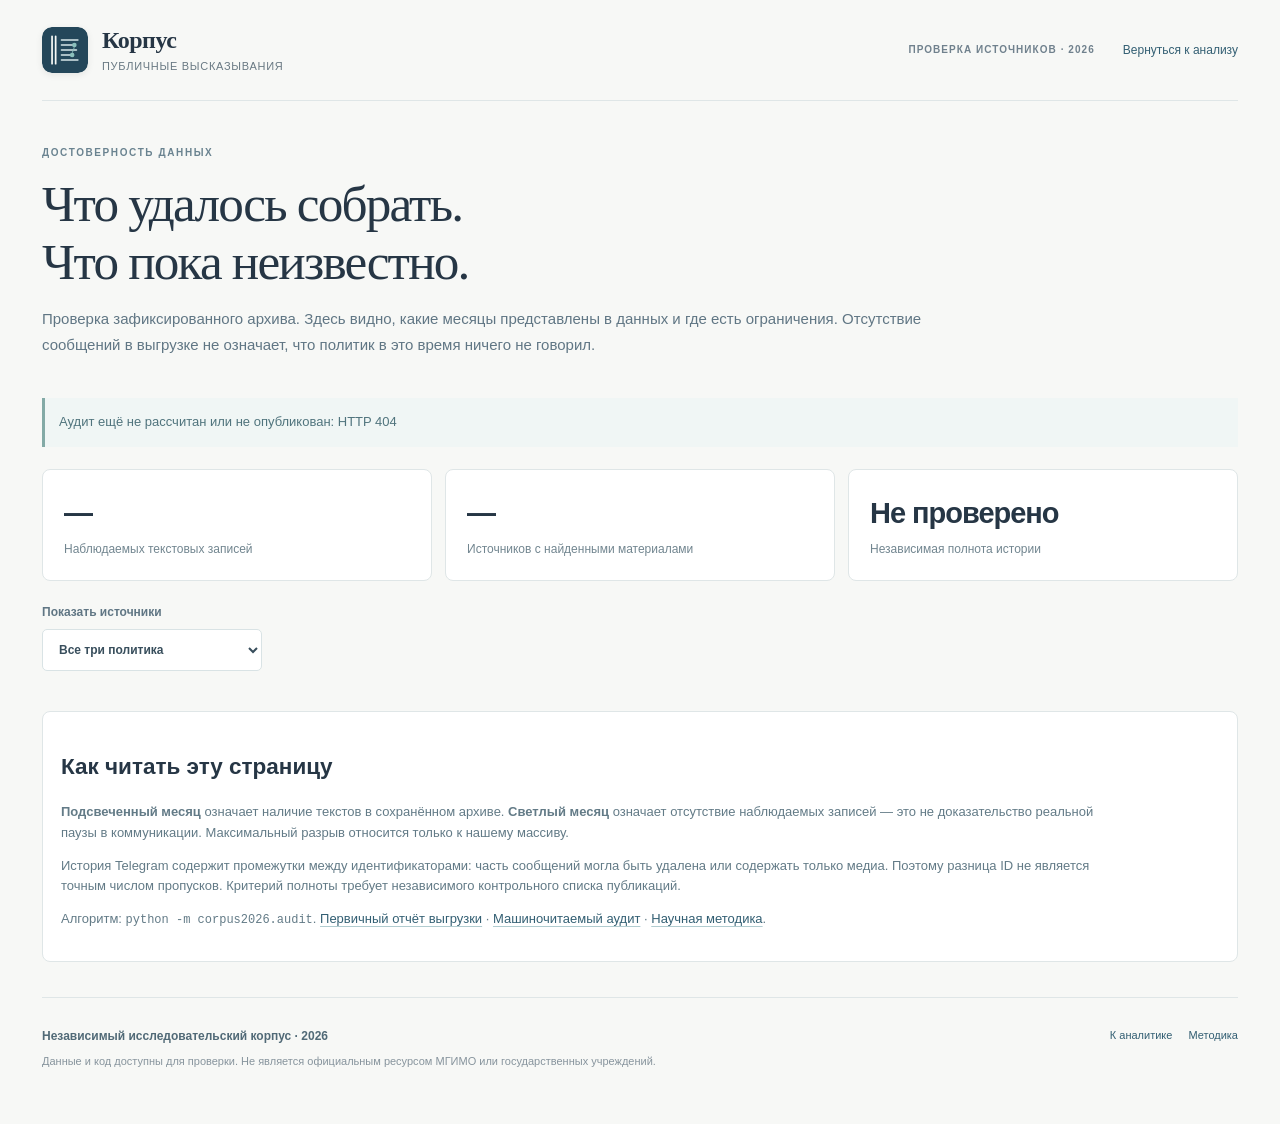
==== docs/audit.html @ 2a7d0f00 "Старт аудита и дозагрузки 2026: проверка полноты и ранней истории Telegram" ====
<!doctype html>
<html lang="ru">
<head>
 <meta charset="utf-8"><meta name="viewport" content="width=device-width,initial-scale=1">
 <meta name="theme-color" content="#f7f8f6">
 <meta name="description" content="Аудит полноты и качества исторических публичных текстов за 2026 год: источники, пустые месяцы, временные пробелы и оригиналы.">
 <title>Качество и покрытие корпуса — публичные высказывания, 2026</title>
 <link rel="icon" href="assets/mark.svg" type="image/svg+xml">
 <link rel="stylesheet" href="style.css">
 <style>
 .audit-hero{padding:44px 0 26px}.audit-hero h1{font:500 clamp(34px,4vw,52px)/1.14 Georgia,serif;letter-spacing:-.035em;margin:14px 0}.audit-sub{font-size:15px;max-width:900px;color:#607684;line-height:1.7}.audit-metrics{display:grid;grid-template-columns:repeat(3,1fr);gap:13px;margin:22px 0}.audit-metric{border:1px solid var(--line);border-radius:8px;background:#fff;padding:21px}.audit-metric strong{display:block;font-size:29px;letter-spacing:-.035em;font-variant-numeric:tabular-nums}.audit-metric span{font-size:12px;color:#728690}.audit-controls{display:flex;gap:14px;align-items:end;margin:18px 0}.audit-controls label{font-size:12px;color:#607684;font-weight:650}.audit-controls select{height:42px;min-width:220px;display:block;margin-top:7px;background:#fff;border:1px solid #d9e3e5;border-radius:5px;padding:7px 12px;color:#384e5c}.audit-cards{display:grid;gap:15px;margin-bottom:22px}.audit-card{border:1px solid var(--line);padding:22px;border-radius:8px;background:#fff;box-shadow:var(--shadow)}.audit-card-head{display:flex;gap:20px;justify-content:space-between;align-items:flex-start}.audit-card-head h2{font:500 23px Georgia,serif;margin:5px 0}.audit-card-head p{font-size:12px;color:#82929a;margin:4px 0}.audit-n{font-size:27px;letter-spacing:-.035em;font-weight:600}.audit-interval{font-size:12px;color:#5d7380;padding-top:14px}.audit-month-label{font-size:11px;color:#81929a;letter-spacing:.06em;margin-top:19px}.audit-months{display:grid;grid-template-columns:repeat(11,minmax(0,1fr));gap:5px;margin-top:7px}.audit-month{border:1px solid #e5ebed;border-radius:4px;min-height:57px;background:#eff3f3;text-align:center;padding:9px 2px}.audit-month.has{background:#dceae7;border-color:#c8dcd8}.audit-month.empty{background:#f4f3f0;border-color:#e5e1d8}.audit-month b{font-size:13px;display:block;font-variant-numeric:tabular-nums;color:#476a73}.audit-month span{font-size:10px;color:#83959b}.audit-signal{margin-top:15px;padding:11px;background:#fcf9f3;border:1px solid #ebe2d1;color:#80694c;font-size:12px;border-radius:4px}.audit-bottom{padding:18px;background:#fff;border:1px solid var(--line);border-radius:8px;margin-bottom:35px}.audit-bottom p{font-size:13px;color:#637b87;max-width:1050px}.audit-bottom code{font-size:12px}.audit-status{font-size:13px;padding:14px;border-left:3px solid #83aaa6;background:#f0f6f5;color:#50747d;margin-bottom:20px}.audit-back{display:inline-block;margin:26px 0 4px;font-size:13px}
 @media(max-width:650px){.audit-metrics{grid-template-columns:1fr}.audit-card-head{display:block}.audit-n{margin-top:9px}.audit-months{grid-template-columns:repeat(6,minmax(0,1fr))}.audit-card{padding:16px}.audit-month{min-height:48px}}
 </style>
</head>
<body><div class="site-shell">
 <header class="masthead"><a href="./" class="brand"><img src="assets/mark.svg" alt="" width="46" height="46"><span class="brand-copy"><strong>Корпус</strong><small>Публичные высказывания</small></span></a><div class="mast-links"><span class="edition">ПРОВЕРКА ИСТОЧНИКОВ · 2026</span><a href="./">Вернуться к анализу</a></div></header>
 <main>
 <section class="audit-hero"><div class="small-overline">ДОСТОВЕРНОСТЬ ДАННЫХ</div><h1>Что удалось собрать.<br>Что пока неизвестно.</h1><p class="audit-sub">Проверка зафиксированного архива. Здесь видно, какие месяцы представлены в данных и где есть ограничения. Отсутствие сообщений в выгрузке не означает, что политик в это время ничего не говорил.</p></section>
 <div class="audit-status" id="auditStatus" role="status">Читаем отчёт аудита…</div>
 <section class="audit-metrics" aria-label="Показатели аудита"><div class="audit-metric"><strong id="auditN">—</strong><span>Наблюдаемых текстовых записей</span></div><div class="audit-metric"><strong id="auditSources">—</strong><span>Источников с найденными материалами</span></div><div class="audit-metric"><strong id="auditComplete">Не проверено</strong><span>Независимая полнота истории</span></div></section>
 <div class="audit-controls"><label>Показать источники<select id="auditLeader"><option value="all">Все три политика</option><option value="trump">Дональд Трамп</option><option value="putin">Владимир Путин</option><option value="zelenskyy">Владимир Зеленский</option></select></label></div>
 <div class="audit-cards" id="auditCards"></div>
 <section class="audit-bottom"><h2>Как читать эту страницу</h2><p><b>Подсвеченный месяц</b> означает наличие текстов в сохранённом архиве. <b>Светлый месяц</b> означает отсутствие наблюдаемых записей — это не доказательство реальной паузы в коммуникации. Максимальный разрыв относится только к нашему массиву.</p><p>История Telegram содержит промежутки между идентификаторами: часть сообщений могла быть удалена или содержать только медиа. Поэтому разница ID не является точным числом пропусков. Критерий полноты требует независимого контрольного списка публикаций.</p><p>Алгоритм: <code>python -m corpus2026.audit</code>. <a href="https://github.com/2001092236/Emotional-tone-of-the-text/blob/main/data/2026/run_report.json">Первичный отчёт выгрузки</a> · <a href="https://github.com/2001092236/Emotional-tone-of-the-text/blob/main/docs/data/audit.json">Машиночитаемый аудит</a> · <a href="method.html">Научная методика</a>.</p></section>
 </main>
 <footer class="footer"><div><strong>Независимый исследовательский корпус · 2026</strong><p>Данные и код доступны для проверки. Не является официальным ресурсом МГИМО или государственных учреждений.</p></div><div><a href="./">К аналитике</a><a href="method.html">Методика</a></div></footer>
 </div><script src="audit.js" defer></script></body></html>
---- docs/style.css ----
:root{--canvas:#f7f8f6;--paper:#fff;--ink:#263645;--muted:#697983;--muted2:#83909a;--line:#dfe6e7;--blue:#335f73;--blue-soft:#e9f0f3;--teal:#5c908a;--ochre:#b8935c;--red:#a76a63;--shadow:0 9px 28px rgba(34,58,68,.035)}
*{box-sizing:border-box}html{scroll-behavior:smooth}body{margin:0;background:var(--canvas);font:15px/1.56 -apple-system,BlinkMacSystemFont,"Segoe UI",Arial,sans-serif;color:var(--ink)}
button,input,select{font:inherit}button{cursor:pointer}button:focus-visible,a:focus-visible,input:focus-visible,select:focus-visible{outline:2px solid var(--blue);outline-offset:2px}a{color:var(--blue);text-decoration-color:#b1ccd0;text-underline-offset:3px}a:hover{color:#193d50}.site-shell{max-width:1460px;margin:auto;padding:0 42px}.masthead{height:101px;display:flex;align-items:center;justify-content:space-between;border-bottom:1px solid var(--line);gap:24px}.brand{display:flex;align-items:center;gap:14px;text-decoration:none;color:var(--ink)}.brand img{border-radius:10px;box-shadow:0 2px 7px rgba(0,0,0,.08)}.brand-copy{display:grid;line-height:1.2;gap:5px}.brand-copy strong{font:600 24px/1.15 Georgia,'Times New Roman',serif;letter-spacing:-.02em}.brand-copy small{font-size:11px;letter-spacing:.065em;text-transform:uppercase;color:var(--muted)}.mast-links{display:flex;align-items:center;gap:28px;font-size:12px}.mast-links a{text-decoration:none;white-space:nowrap}.edition{color:#70818d;font-size:10px;letter-spacing:.105em;font-weight:700;white-space:nowrap}
.intro{padding:48px 0 28px}.eyebrow,.small-overline{display:flex;align-items:center;gap:9px;color:#6a8390;font-size:10px;font-weight:750;letter-spacing:.16em;text-transform:uppercase}.eyebrow-mark{width:7px;height:7px;background:var(--teal);border-radius:50%;display:inline-block}.intro-grid{display:grid;grid-template-columns:minmax(0,1.58fr) minmax(240px,.75fr);gap:32px;align-items:center}.intro h1{font:500 clamp(36px,3.95vw,64px)/1.13 Georgia,'Times New Roman',serif;letter-spacing:-.042em;margin:19px 0 17px}.intro h1 em{font-weight:400;font-style:italic;color:#567382}.lead{font-size:16px;color:#536776;line-height:1.78;max-width:700px;margin:0}.intro-graphic{align-self:center;background:linear-gradient(138deg,#f0f5f4,#f5f7f5);border:1px solid #e0e8e7;min-height:240px;padding:18px 23px 12px;display:flex;flex-direction:column;justify-content:center;align-items:center;border-radius:4px}.intro-graphic svg{max-width:100%;height:195px}.intro-graphic span{font-size:10px;color:#91a0a3;text-align:center}.scope-bar{display:flex;gap:26px;flex-wrap:wrap;border-top:1px solid var(--line);border-bottom:1px solid var(--line);margin-top:30px;padding:15px 2px;color:#7a8992;font-size:12px}.scope-bar b{color:#455e6b;font-weight:650}
.workspace{padding:39px 0 40px}.filter-head{display:flex;justify-content:space-between;gap:24px;align-items:baseline;margin-bottom:18px}.filter-head h2{font:500 28px Georgia,serif;letter-spacing:-.02em;margin:0}.filter-head p{font-size:12px;color:var(--muted);margin:0;text-align:right}.toolbar{background:var(--paper);border:1px solid var(--line);padding:19px;display:grid;grid-template-columns:minmax(330px,1.45fr) minmax(280px,1.1fr) minmax(180px,.7fr);gap:24px;align-items:end;border-radius:8px;box-shadow:var(--shadow)}fieldset{border:0;padding:0;margin:0;min-width:0}fieldset legend, .toolbar label,.document-filters label{display:block;color:#687b88;font-size:11px;font-weight:700;margin-bottom:8px}fieldset legend{padding:0}.segmented{display:flex;gap:3px;background:#f3f6f6;border:1px solid #e8ecee;border-radius:6px;padding:3px;width:100%}.segmented button{background:transparent;color:#536877;border:0;border-radius:4px;padding:10px 11px;font-size:12px;flex:1;white-space:nowrap}.segmented button[aria-pressed="true"]{background:#fff;color:#233e4f;box-shadow:0 1px 6px rgba(30,55,67,.09);font-weight:750}.date-range{display:flex;align-items:flex-end;gap:7px}.date-range label{flex:1;min-width:0}.date-sep{padding-bottom:8px;color:#91a0aa}.toolbar input[type=date],.toolbar select,.document-filters select,.document-filters input{background:#fff;border:1px solid #d9e3e5;border-radius:5px;color:#384e5c;padding:9px 10px;height:42px;width:100%;font-size:12px}.source-select{min-width:0}.source-select select{min-width:0}.notice{font-size:12px;background:#eef3f3;color:#4e6b79;border:1px solid #dbe7e6;border-left:3px solid #729a95;padding:12px 15px;border-radius:5px;margin:14px 0 0}.notice.warn{background:#fcf8f0;border-color:#eadfce;border-left-color:#b29361;color:#7b6547}.notice.error{background:#f9eeec;border-color:#e8d4d0;border-left-color:#ad7169;color:#894e48}.view-tabs{display:flex;gap:2px;align-items:center;border-bottom:1px solid var(--line);margin:28px 0 22px}.view-tabs button{background:none;border:0;border-bottom:2px solid transparent;color:#647884;padding:11px 18px;margin-bottom:-1px;font-size:13px}.view-tabs button.active{color:#24475a;border-bottom-color:#315f74;font-weight:750}.view-tabs a{font-size:12px;margin-left:auto;text-decoration:none;white-space:nowrap}.view[hidden]{display:none!important}.numbers{display:grid;grid-template-columns:repeat(4,1fr);background:#fff;border:1px solid var(--line);border-radius:8px;overflow:hidden;box-shadow:var(--shadow);margin-bottom:18px}.numbers>div{padding:20px 24px;border-right:1px solid var(--line);display:grid;gap:2px}.numbers>div:last-child{border:0}.num-label{font-size:11px;color:#6f808a}.numbers strong{font-size:32px;letter-spacing:-.045em;font-weight:630;font-variant-numeric:tabular-nums}.numbers strong.num-warn{font-size:20px;letter-spacing:0;align-self:center}.numbers small{color:#8c989e;font-size:11px}.two-col{display:grid;grid-template-columns:minmax(0,1.5fr) minmax(280px,.72fr);gap:18px}.panel{background:#fff;border:1px solid var(--line);border-radius:8px;padding:25px;box-shadow:var(--shadow);min-width:0}.panel-header{display:flex;justify-content:space-between;align-items:flex-start;gap:20px;margin-bottom:20px}.panel-header h3{font:500 24px/1.26 Georgia,serif;letter-spacing:-.022em;margin:6px 0}.panel-header p{color:#7d8b94;font-size:12px;margin:5px 0 0}.unit{white-space:nowrap;font-size:10px;color:#91a0a8;margin-top:17px}.chart-wrap{min-height:245px;display:flex;align-items:center}.chart-wrap svg{display:block;width:100%;height:auto;min-height:215px}.chart-note{font-size:11px;color:#89979f;line-height:1.65;margin:15px 0 0}.legend{display:flex;flex-wrap:wrap;gap:18px;font-size:11px;color:#586f7d;padding:4px 0}.legend span::before{content:"";display:inline-block;width:9px;height:9px;background:var(--color);border-radius:2px;margin-right:7px}.breakdown{display:grid;gap:19px}.source-breakdown{display:grid;gap:7px}.source-heading{display:flex;align-items:center;justify-content:space-between;gap:10px;font-size:12px}.source-heading strong{font-size:13px;font-variant-numeric:tabular-nums}.source-name{display:flex;align-items:center;gap:8px}.source-dot{display:inline-block;width:9px;height:9px;border-radius:50%;background:var(--color)}.source-meter{height:7px;background:#eef2f3;border-radius:6px;overflow:hidden}.source-meter>div{height:100%;width:var(--width);background:var(--color);border-radius:6px}.source-sub{font-size:10px;color:#89979e}.source-caveats{margin-top:21px;padding-top:16px;border-top:1px solid var(--line);color:#7c8c97;font-size:11px;line-height:1.7}.source-caveats p{margin:0 0 8px}.source-caveats strong{color:#526c78}.matrix-panel{margin-top:18px}.matrix-scroll{overflow:auto}.matrix-scroll table{border-collapse:collapse;width:100%;table-layout:fixed;min-width:620px;text-align:left;font-size:12px}.matrix-scroll th{padding:12px 15px;background:#f5f7f7;color:#71828b;border-bottom:1px solid var(--line);font-size:11px;font-weight:650}.matrix-scroll td{padding:16px 15px;border-bottom:1px solid #edf0f1;vertical-align:middle;color:#415c6b}.matrix-scroll tr:last-child td{border:0}.matrix-cell{display:inline-flex;gap:6px;align-items:baseline}.matrix-count{font-weight:750;font-size:16px;font-variant-numeric:tabular-nums}.matrix-note{color:#8899a1;font-size:10px}.matrix-empty{color:#bac6ca}.matrix-leader{font-weight:650}.source-type{font-size:10px;color:#8f9ea4;display:block;margin-top:2px}.model-status{padding:13px 16px;background:#f5f8f8;border:1px solid #e0e9e9;border-radius:6px;color:#5d7784;font-size:12px;margin-bottom:21px}.theme-grid{display:grid;grid-template-columns:repeat(3,minmax(0,1fr));gap:12px}.theme-card{display:block;text-align:left;background:white;border:1px solid #dfe7e8;border-radius:7px;padding:17px;min-width:0;transition:border-color .17s,transform .17s}.theme-card:hover{border-color:#8dacb2;transform:translateY(-1px)}.theme-card.selected{border-color:#466f7c;background:#f7fbfa}.theme-card .topic-id{display:block;font-size:10px;color:#87979f;font-weight:700;letter-spacing:.08em;margin-bottom:7px}.theme-card strong{display:block;font:500 18px/1.3 Georgia,serif}.theme-card .keyterms{margin-top:9px;color:#647987;font-size:12px;line-height:1.6}.theme-card .topic-footer{display:flex;justify-content:space-between;gap:12px;color:#93a0a6;font-size:10px;margin-top:12px}.theme-detail{padding-top:20px}.theme-detail h4{font:500 20px Georgia,serif;margin:0 0 12px}.theme-detail svg{width:100%;max-width:800px;height:170px;display:block}.theme-detail .explain{font-size:11px;color:#7b8b94}.topic-links{display:grid;gap:8px;margin-top:12px}.topic-links a{font-size:12px}.documents-panel{padding-bottom:26px}.results{font-size:12px;color:#7b8b96;white-space:nowrap}.document-filters{display:grid;grid-template-columns:2fr .8fr;gap:15px;max-width:850px;margin:14px 0 22px}.document-list{display:grid;gap:9px}.document-card{border:1px solid #e2e9eb;border-radius:6px;padding:15px 18px;background:#fff}.document-card summary{cursor:pointer;list-style:none}.document-card summary::-webkit-details-marker{display:none}.document-card summary::after{content:"+";float:right;font-size:21px;color:#8c9ba4}.document-card[open] summary::after{content:"−"}.document-card h4{font:600 15px/1.5 -apple-system,BlinkMacSystemFont,"Segoe UI",Arial,sans-serif;margin:5px 26px 6px 0}.doc-meta{color:#85959e;font-size:11px}.doc-tags{display:flex;gap:6px;flex-wrap:wrap}.doc-tag{padding:3px 7px;background:#f4f7f7;border-radius:3px;color:#617684;font-size:10px}.doc-body{margin-top:18px;padding:17px 19px;background:#f9fbfb;border-left:2px solid #aec8cd;color:#334b5b;font-size:13px;line-height:1.82;white-space:pre-wrap;max-height:500px;overflow:auto}.document-card a{display:inline-block;margin-top:12px;font-size:12px}.more-button{padding:10px 24px;border:1px solid #a4b9c1;border-radius:5px;background:#fff;color:#355b6a;display:block;margin:21px auto 0}.more-button[hidden]{display:none}.empty-state{border:1px dashed #cddde0;background:#f9fbfa;border-radius:6px;padding:30px;color:#70838d;font-size:13px}.footer{display:flex;justify-content:space-between;border-top:1px solid var(--line);padding:29px 0 47px;gap:35px;font-size:11px;color:#87949d}.footer strong{font-size:12px;color:#516a77}.footer p{max-width:620px;margin:7px 0}.footer>div:last-child{display:flex;gap:16px;align-items:flex-start;flex-wrap:wrap;justify-content:flex-end}.footer a{text-decoration:none}.doc-notice{padding:12px;background:#fffaf0;border-left:3px solid #c2a572;color:#765f47;font-size:12px;margin:12px 0}
/* Academic methodology page */
.paper-page{padding:42px 0 65px}.paper-page h1{font:500 48px Georgia,serif;letter-spacing:-.035em;margin:11px 0}.paper-page .lede{max-width:800px;font-size:16px;line-height:1.75;color:var(--muted)}.paper-grid{display:grid;grid-template-columns:minmax(0,1fr) 280px;gap:24px;margin-top:28px}.paper-section{background:#fff;border:1px solid var(--line);padding:28px;border-radius:7px;margin-bottom:18px}.paper-section h2{font:500 27px Georgia,serif;margin:0 0 13px}.paper-section p,.paper-section li{font-size:13px;color:#526976;line-height:1.85}.paper-section ul{padding-left:20px}.paper-section table{border-collapse:collapse;width:100%;font-size:12px}.paper-section th,.paper-section td{padding:10px;border-bottom:1px solid var(--line);text-align:left;vertical-align:top}.paper-section th{color:#5f7580;background:#f5f8f8}.paper-aside{align-self:start;position:sticky;top:20px;border:1px solid var(--line);background:#fff;border-radius:7px;padding:19px;font-size:12px}.paper-aside h3{font:500 19px Georgia,serif;margin:0 0 15px}.paper-aside a{display:block;margin:10px 0}.paper-links a{word-break:break-word}.separator{color:#b7c4c8;margin:0 4px}
@media(max-width:1150px){.toolbar{grid-template-columns:1fr 1fr}.source-select{grid-column:span 2}.mast-links .edition{display:none}.theme-grid{grid-template-columns:repeat(2,1fr)}.intro-graphic{min-height:210px}}
@media(max-width:850px){.site-shell{padding:0 22px}.masthead{height:78px}.intro{padding-top:38px}.intro-grid{grid-template-columns:1fr}.intro-graphic{display:none}.filter-head{display:block}.filter-head p{text-align:left;margin-top:8px}.two-col{grid-template-columns:1fr}.numbers{grid-template-columns:repeat(2,1fr)}.numbers>div:nth-child(2){border-right:0}.numbers>div:nth-child(-n+2){border-bottom:1px solid var(--line)}.paper-grid{grid-template-columns:1fr}.paper-aside{position:static}.toolbar{gap:16px}.footer{flex-direction:column}.footer>div:last-child{justify-content:flex-start}}
@media(max-width:570px){.site-shell{padding:0 15px}.brand-copy strong{font-size:20px}.mast-links{gap:0}.mast-links a{font-size:11px}.masthead{height:72px}.intro h1{font-size:39px}.lead{font-size:14px}.intro{padding-top:31px}.scope-bar{gap:10px}.scope-bar span{flex-basis:100%}.workspace{padding-top:27px}.toolbar{display:block;padding:15px}.leader-picker,.date-range{margin-bottom:14px}.source-select{display:block}.segmented button{font-size:11px;padding:10px 4px}.view-tabs{gap:0;overflow-x:auto}.view-tabs button{padding:10px 12px}.view-tabs a{display:none}.numbers>div{padding:17px}.numbers strong{font-size:25px}.numbers strong.num-warn{font-size:15px}.panel{padding:16px}.panel-header{display:block}.unit{display:none}.panel-header h3{font-size:21px}.chart-wrap svg{min-height:205px}.theme-grid{grid-template-columns:1fr}.document-filters{grid-template-columns:1fr}.paper-page h1{font-size:36px}.paper-section{padding:17px}}
@media(prefers-reduced-motion:reduce){*,*::before,*::after{scroll-behavior:auto!important;transition:none!important}}

/* Научная панель лексического сдвига: без 3D и искусственных чисел. */
.lexical-panel{margin-top:18px}.shift-status{color:#5e7280;font-size:12px;line-height:1.65;background:#f4f7f7;padding:12px 14px;border:1px solid #e4ebea;border-radius:6px;margin-bottom:17px}.lexical-results{display:grid;grid-template-columns:repeat(2,minmax(0,1fr));gap:22px}.lexical-group{min-width:0}.lexical-group h4{margin:0 0 15px;font:500 17px Georgia,serif;color:#334d5a}.lexical-word{display:block;width:100%;text-align:left;border:0;border-bottom:1px solid #edf1f1;padding:8px 0 10px;background:#fff;color:#37596a;cursor:pointer}.lexical-word:hover strong{text-decoration:underline}.lexical-head{display:flex;align-items:baseline;justify-content:space-between;gap:12px}.lexical-head strong{font-size:13px;font-weight:600}.lexical-head small{font-size:10px;color:#84969e;font-variant-numeric:tabular-nums}.lexical-meter{display:block;height:5px;background:#edf1f2;border-radius:4px;margin-top:7px;overflow:hidden}.lexical-fill{display:block;height:5px;background:#8aa6ad;border-radius:4px}.lexical-group:last-child .lexical-fill{background:#759c98}.shift-empty{font-size:12px;color:#93a0a5}@media(max-width:650px){.lexical-results{grid-template-columns:1fr;gap:27px}.lexical-panel{margin-top:12px}}
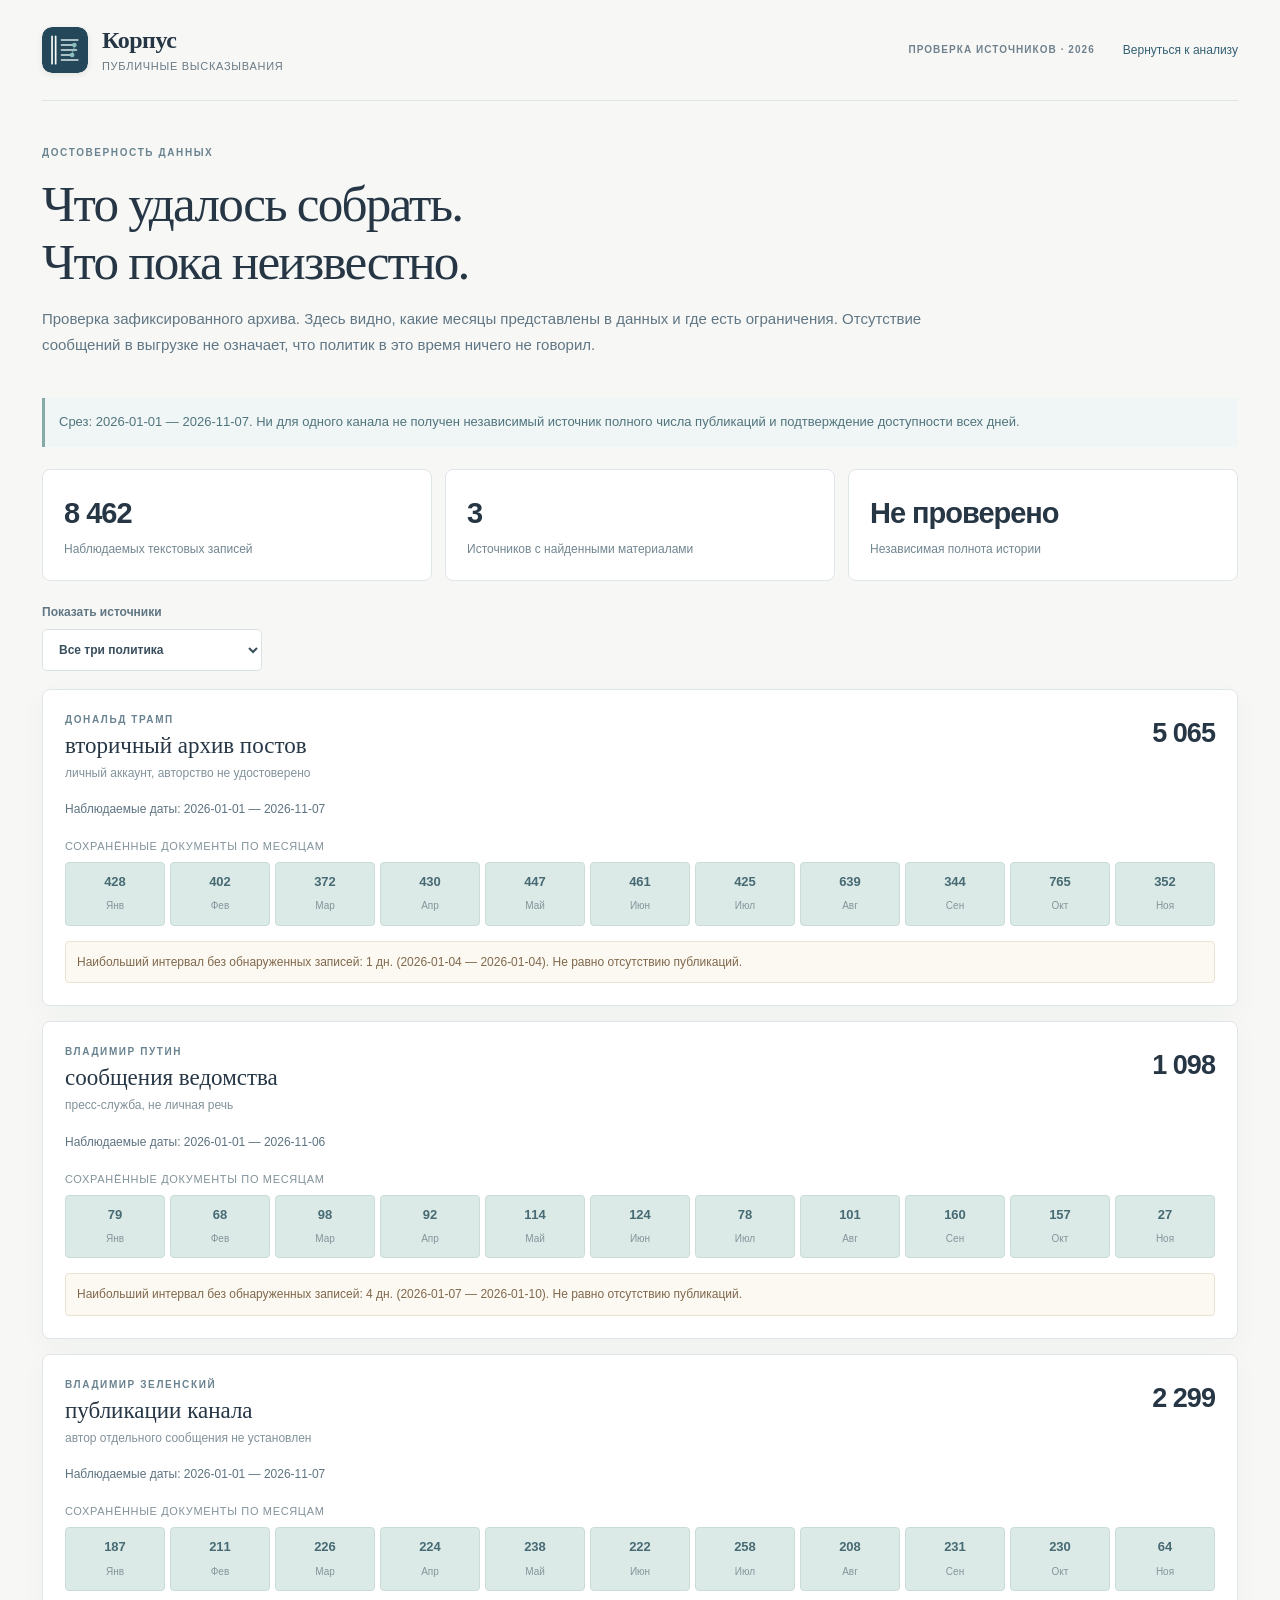
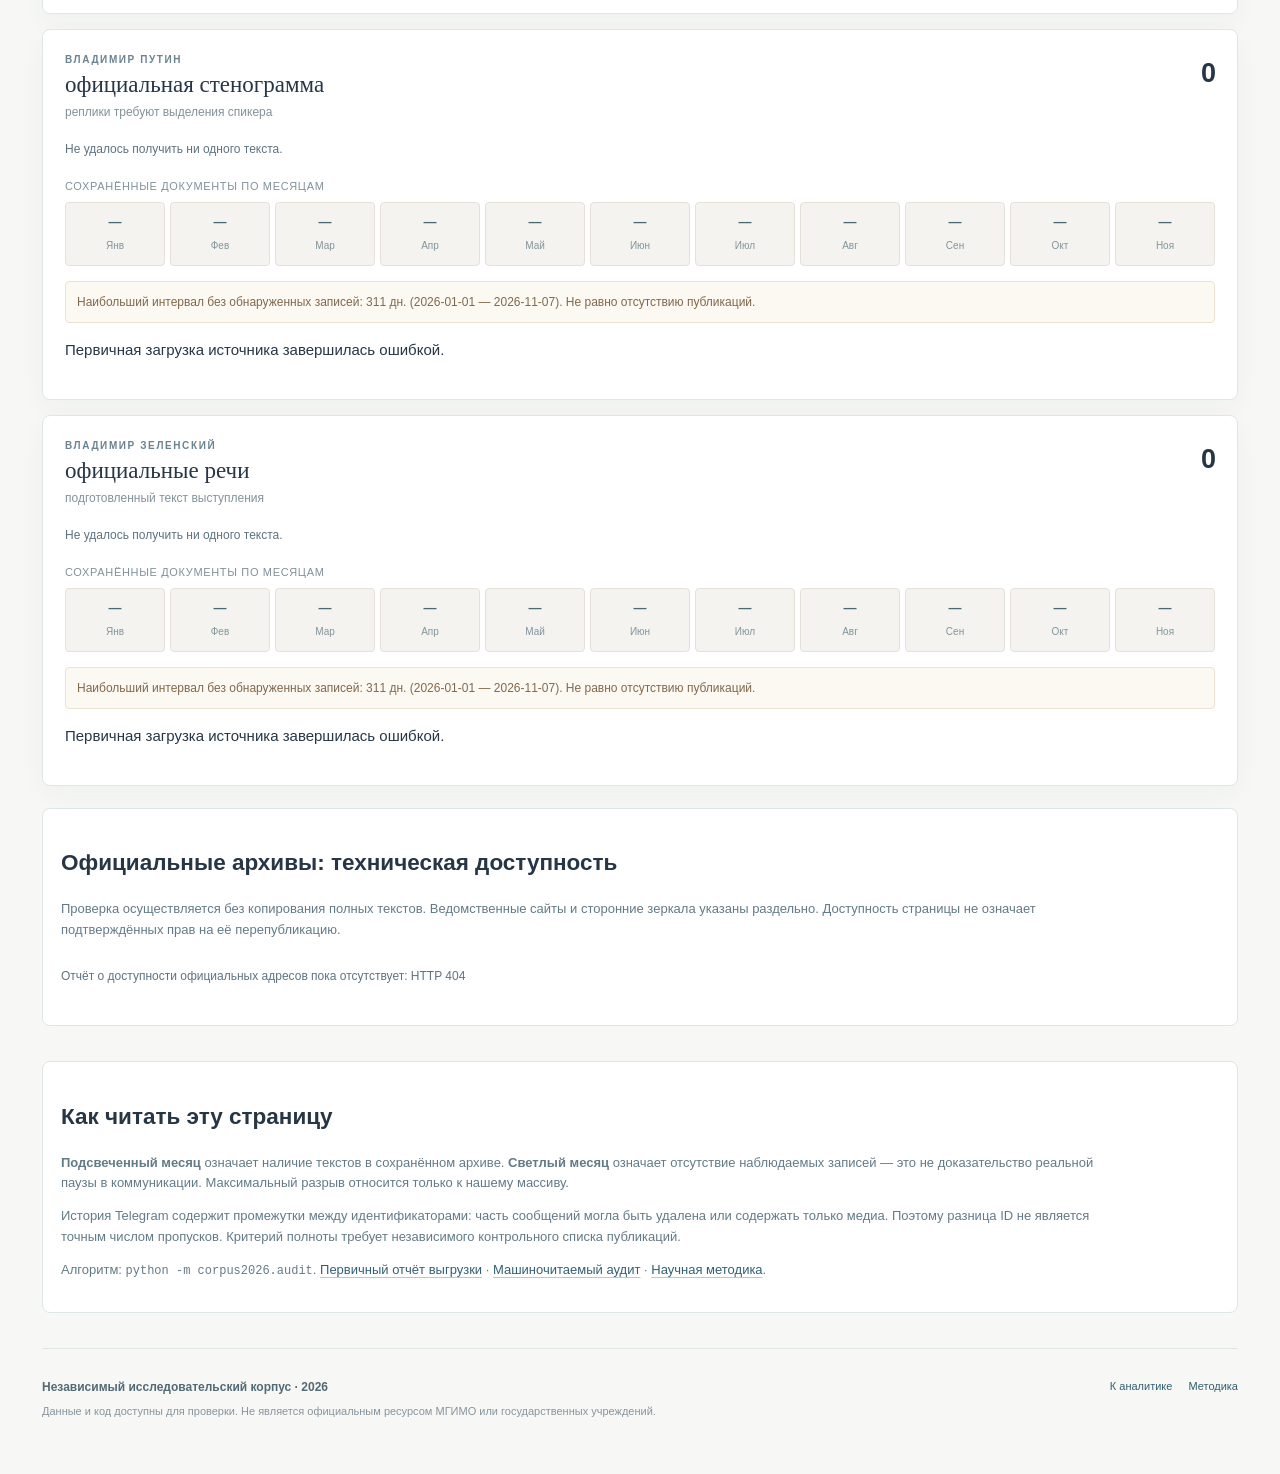
==== commit 3e1fe074: "Проверка официальных источников 2026: исследование разрешённых адресов" ====
--- a/docs/audit.html
+++ b/docs/audit.html
@@ -20,7 +20,13 @@
  <section class="audit-metrics" aria-label="Показатели аудита"><div class="audit-metric"><strong id="auditN">—</strong><span>Наблюдаемых текстовых записей</span></div><div class="audit-metric"><strong id="auditSources">—</strong><span>Источников с найденными материалами</span></div><div class="audit-metric"><strong id="auditComplete">Не проверено</strong><span>Независимая полнота истории</span></div></section>
  <div class="audit-controls"><label>Показать источники<select id="auditLeader"><option value="all">Все три политика</option><option value="trump">Дональд Трамп</option><option value="putin">Владимир Путин</option><option value="zelenskyy">Владимир Зеленский</option></select></label></div>
  <div class="audit-cards" id="auditCards"></div>
- <section class="audit-bottom"><h2>Как читать эту страницу</h2><p><b>Подсвеченный месяц</b> означает наличие текстов в сохранённом архиве. <b>Светлый месяц</b> означает отсутствие наблюдаемых записей — это не доказательство реальной паузы в коммуникации. Максимальный разрыв относится только к нашему массиву.</p><p>История Telegram содержит промежутки между идентификаторами: часть сообщений могла быть удалена или содержать только медиа. Поэтому разница ID не является точным числом пропусков. Критерий полноты требует независимого контрольного списка публикаций.</p><p>Алгоритм: <code>python -m corpus2026.audit</code>. <a href="https://github.com/2001092236/Emotional-tone-of-the-text/blob/main/data/2026/run_report.json">Первичный отчёт выгрузки</a> · <a href="https://github.com/2001092236/Emotional-tone-of-the-text/blob/main/docs/data/audit.json">Машиночитаемый аудит</a> · <a href="method.html">Научная методика</a>.</p></section>
+ <section class="audit-bottom" aria-label="Проверка официальных источников">
+   <h2>Официальные архивы: техническая доступность</h2>
+   <p>Проверка осуществляется без копирования полных текстов. Ведомственные сайты и сторонние зеркала указаны раздельно. Доступность страницы не означает подтверждённых прав на её перепубликацию.</p>
+   <div id="officialProbeStatus" class="audit-interval">Отчёт об источниках ещё не опубликован.</div>
+   <div id="officialProbeCards" class="audit-cards"></div>
+  </section>
+  <section class="audit-bottom"><h2>Как читать эту страницу</h2><p><b>Подсвеченный месяц</b> означает наличие текстов в сохранённом архиве. <b>Светлый месяц</b> означает отсутствие наблюдаемых записей — это не доказательство реальной паузы в коммуникации. Максимальный разрыв относится только к нашему массиву.</p><p>История Telegram содержит промежутки между идентификаторами: часть сообщений могла быть удалена или содержать только медиа. Поэтому разница ID не является точным числом пропусков. Критерий полноты требует независимого контрольного списка публикаций.</p><p>Алгоритм: <code>python -m corpus2026.audit</code>. <a href="https://github.com/2001092236/Emotional-tone-of-the-text/blob/main/data/2026/run_report.json">Первичный отчёт выгрузки</a> · <a href="https://github.com/2001092236/Emotional-tone-of-the-text/blob/main/docs/data/audit.json">Машиночитаемый аудит</a> · <a href="method.html">Научная методика</a>.</p></section>
  </main>
  <footer class="footer"><div><strong>Независимый исследовательский корпус · 2026</strong><p>Данные и код доступны для проверки. Не является официальным ресурсом МГИМО или государственных учреждений.</p></div><div><a href="./">К аналитике</a><a href="method.html">Методика</a></div></footer>
  </div><script src="audit.js" defer></script></body></html>
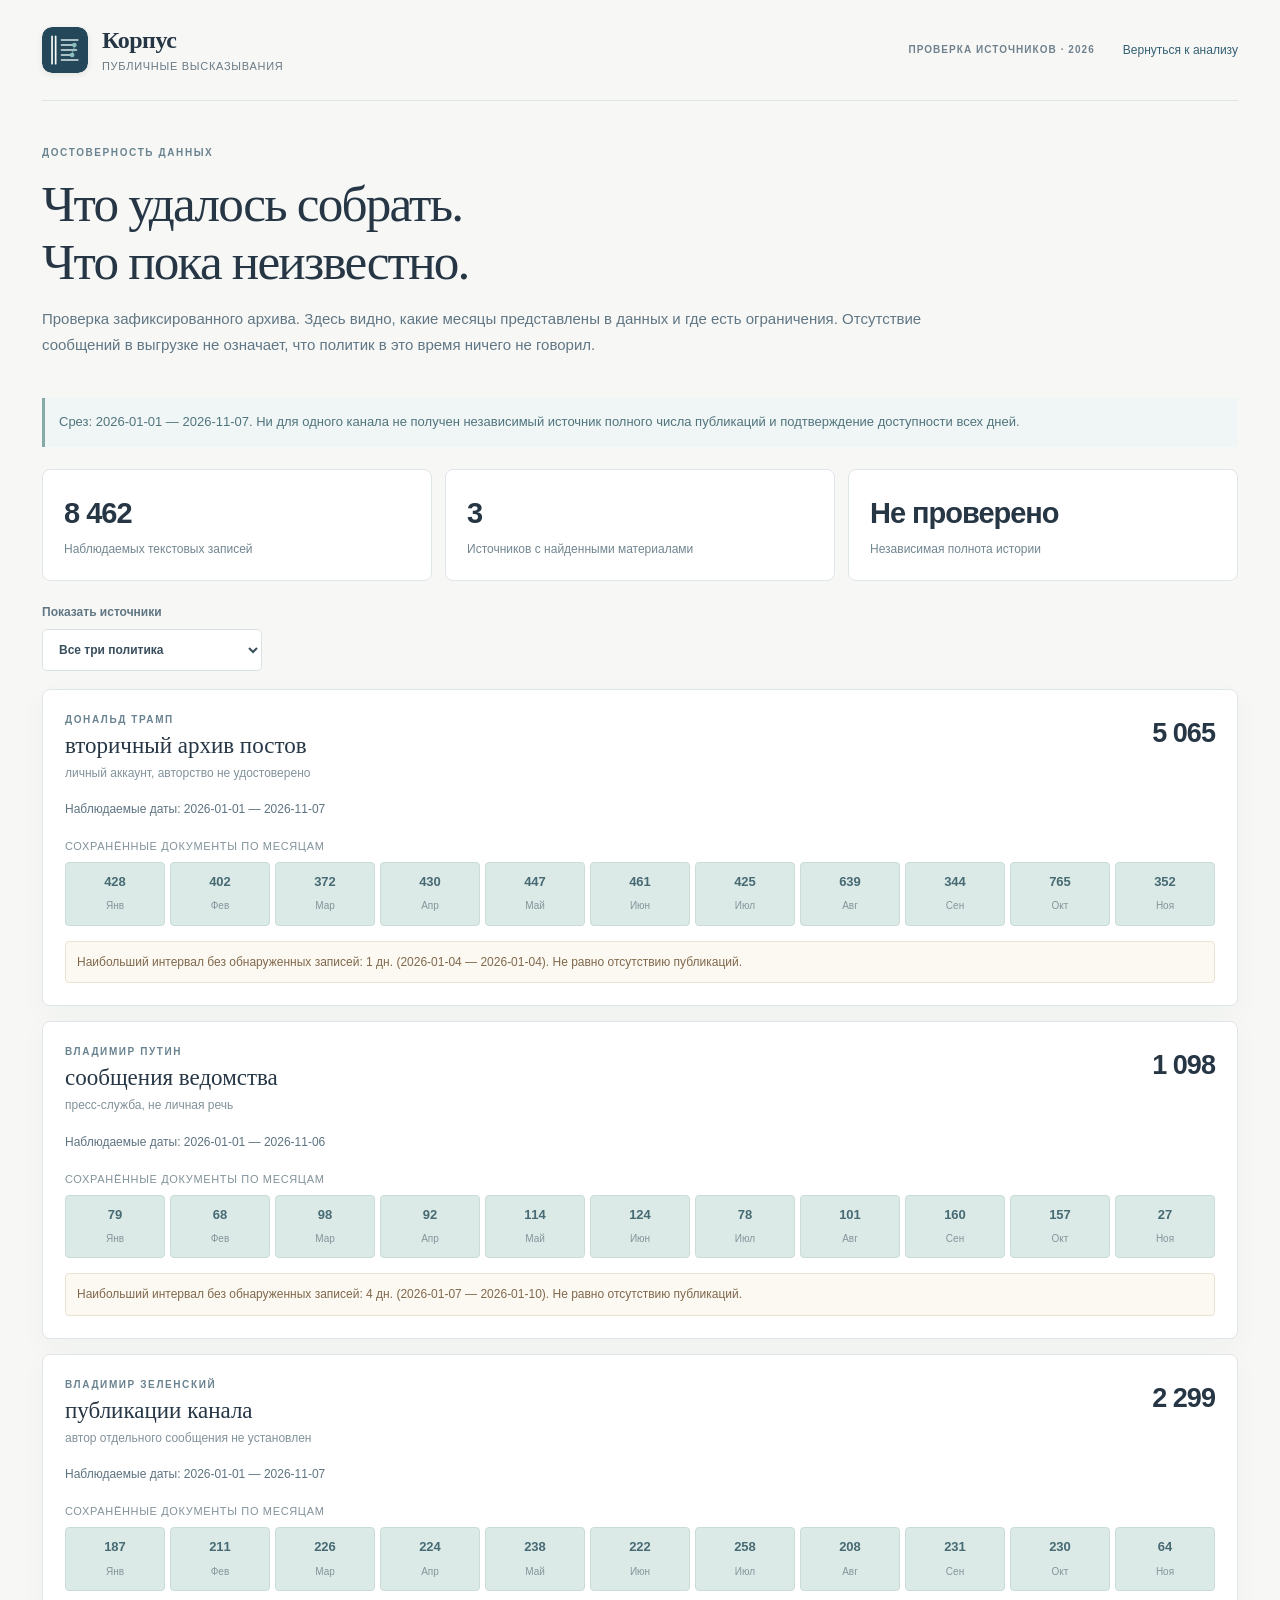
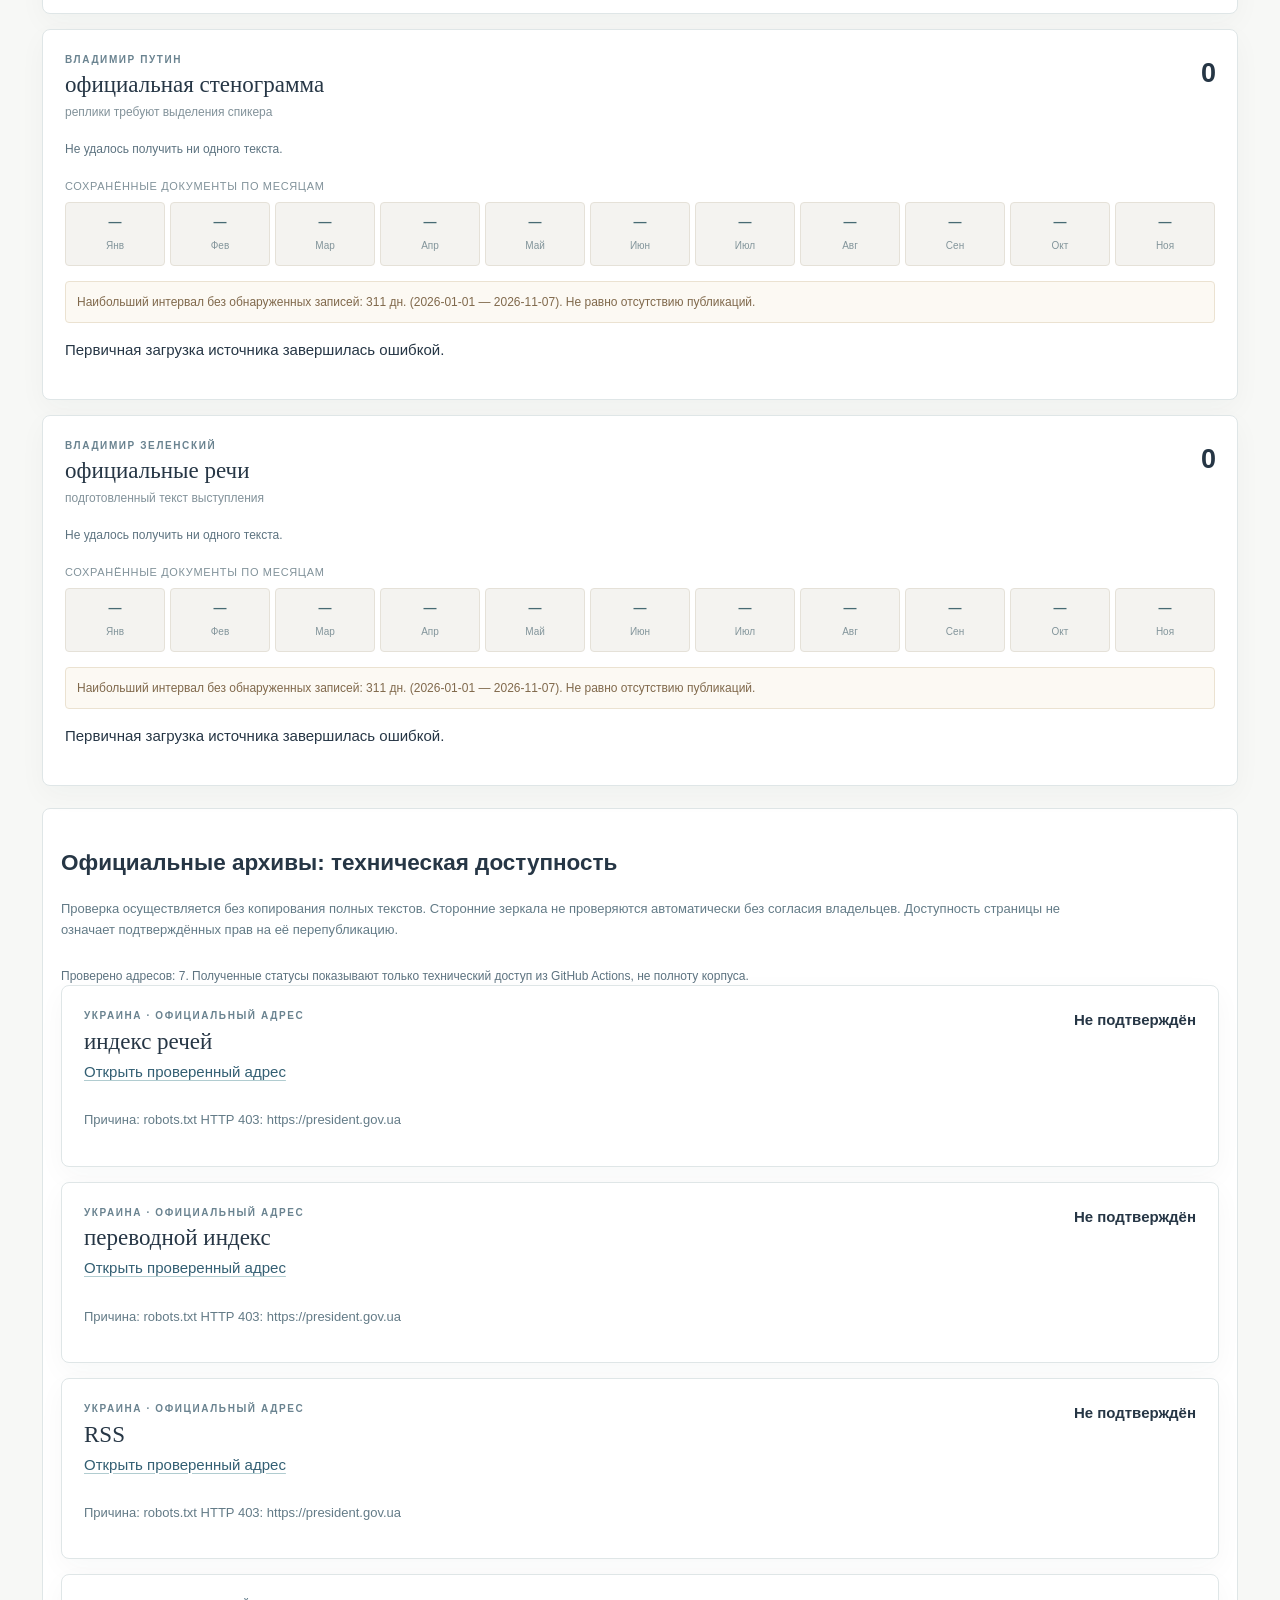
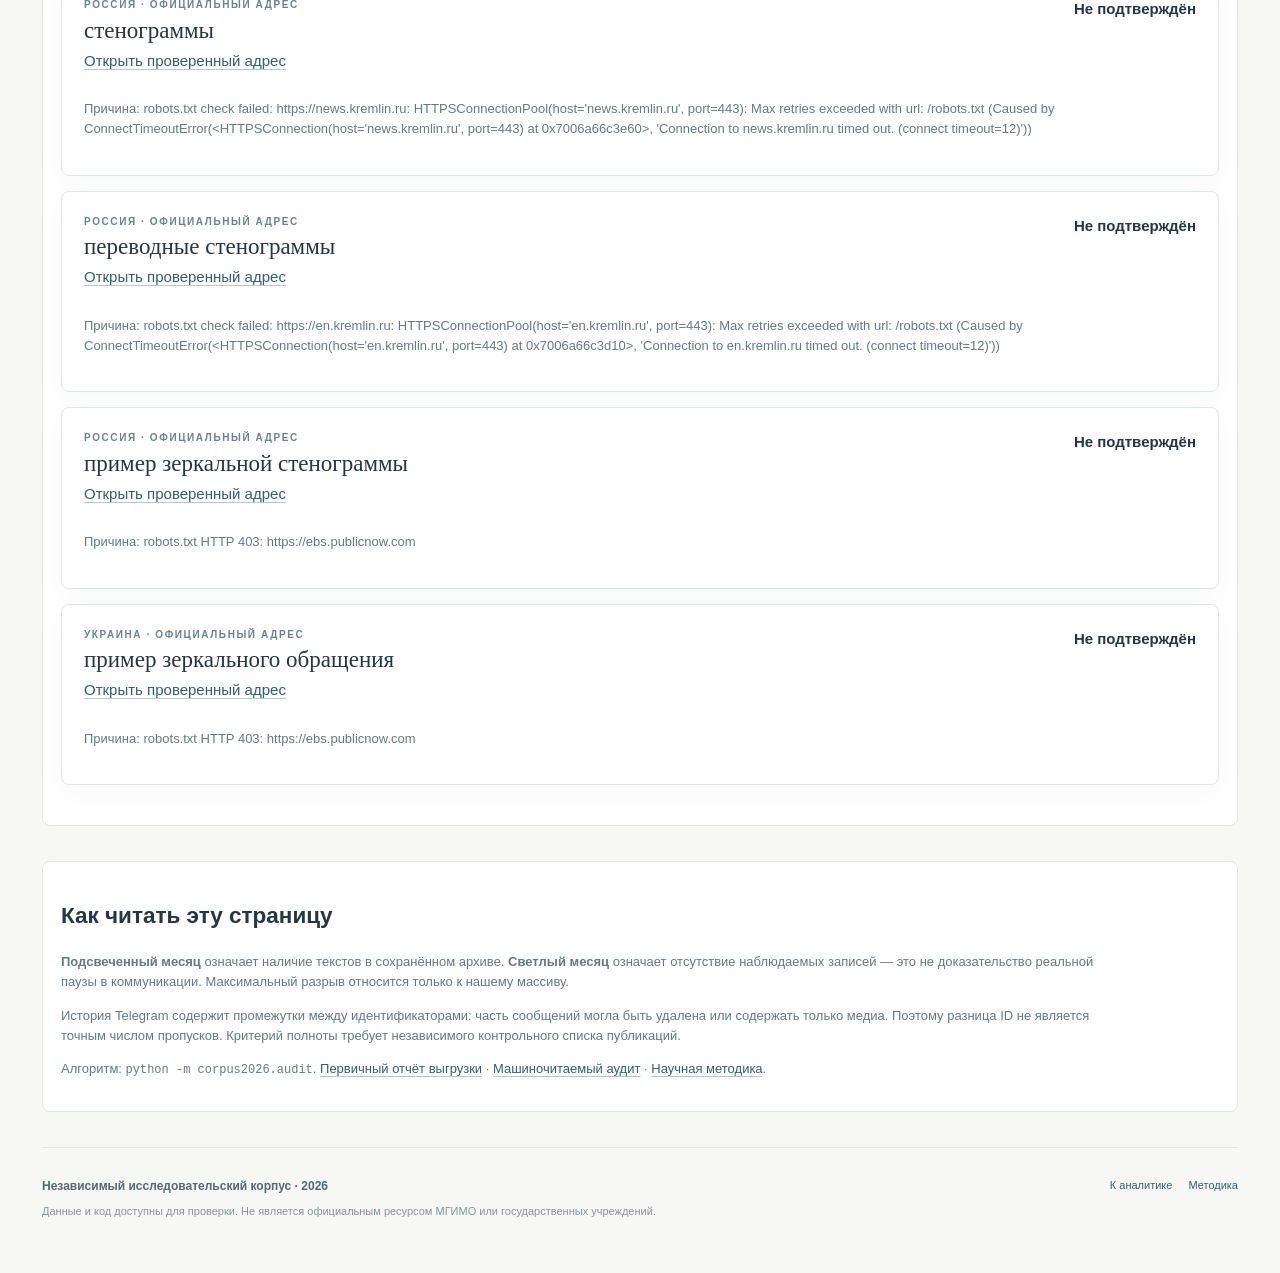
==== commit 3c8a3d19: "Проверка официальных источников 2026: исключить запрещённые зеркала" ====
--- a/docs/audit.html
+++ b/docs/audit.html
@@ -22,7 +22,7 @@
  <div class="audit-cards" id="auditCards"></div>
  <section class="audit-bottom" aria-label="Проверка официальных источников">
    <h2>Официальные архивы: техническая доступность</h2>
-   <p>Проверка осуществляется без копирования полных текстов. Ведомственные сайты и сторонние зеркала указаны раздельно. Доступность страницы не означает подтверждённых прав на её перепубликацию.</p>
+   <p>Проверка осуществляется без копирования полных текстов. Сторонние зеркала не проверяются автоматически без согласия владельцев. Доступность страницы не означает подтверждённых прав на её перепубликацию.</p>
    <div id="officialProbeStatus" class="audit-interval">Отчёт об источниках ещё не опубликован.</div>
    <div id="officialProbeCards" class="audit-cards"></div>
   </section>
